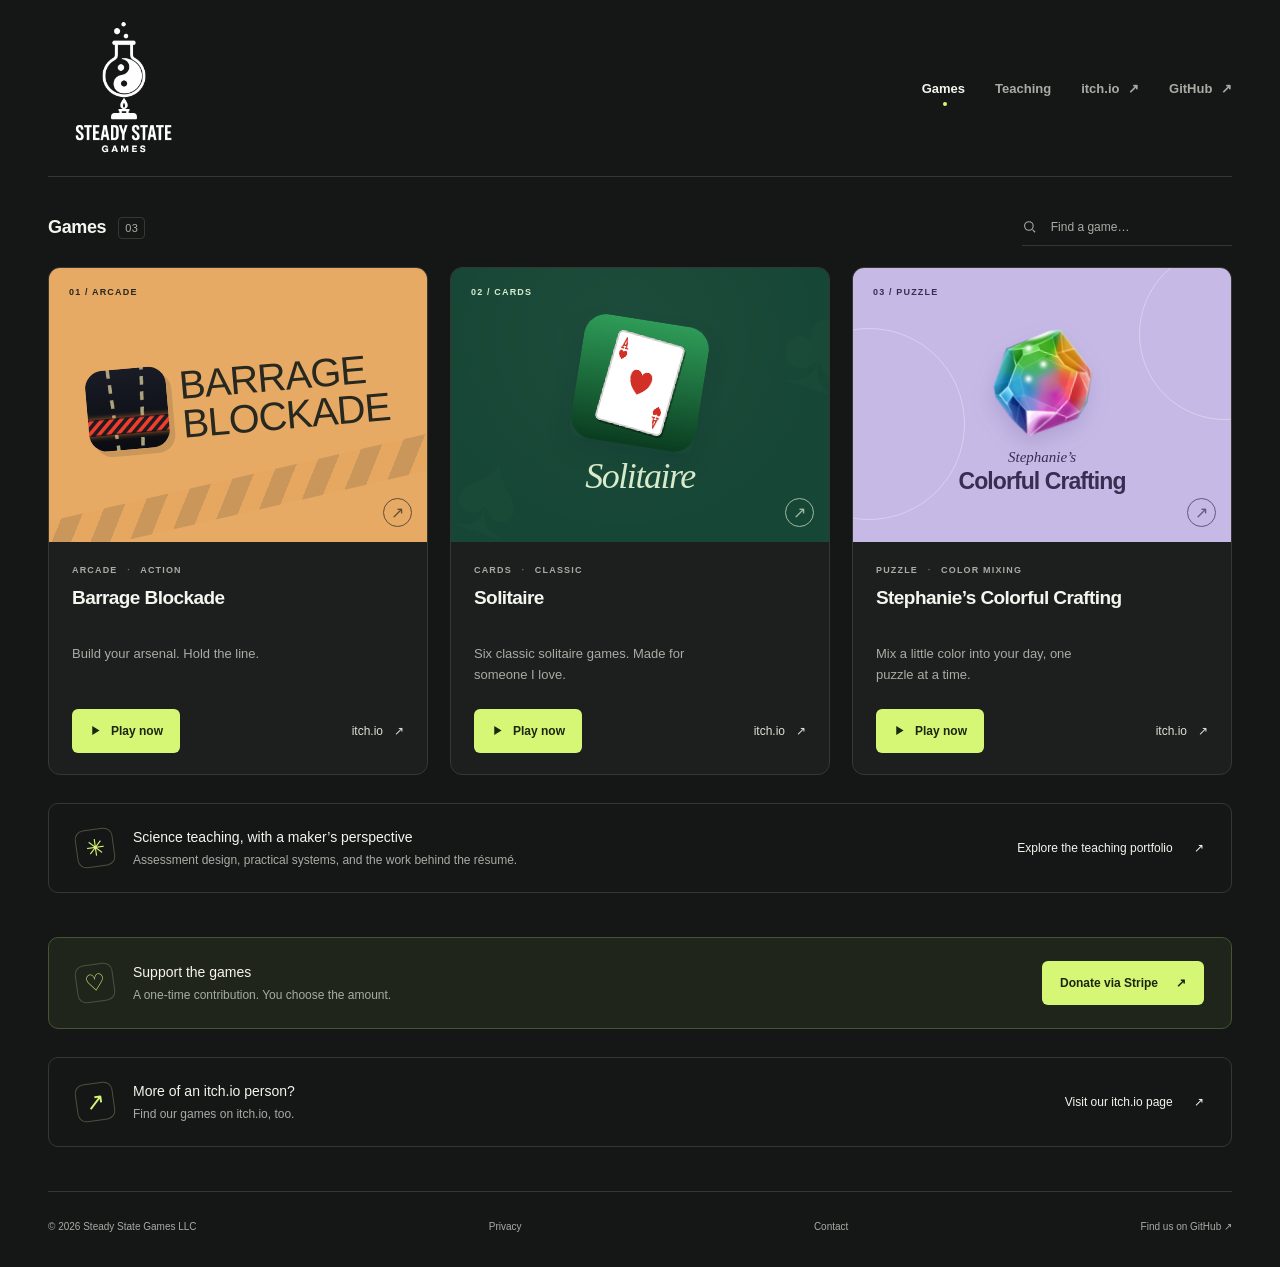
==== index.html @ 7898aa50 "Publish concise game privacy policies and website notice" ====
<!doctype html>
<html lang="en">
<head>
  <meta charset="utf-8">
  <meta name="viewport" content="width=device-width, initial-scale=1">
  <title>Steady State Games</title>
  <meta name="description" content="Play Barrage Blockade, Solitaire, and Stephanie’s Colorful Crafting. All the games from Steady State Games, with direct browser and itch.io links.">
  <meta name="theme-color" content="#151716">
  <link rel="canonical" href="https://steadystategames.dev/">
  <link rel="icon" type="image/png" href="assets/steady-state-games-logo.png">
  <link rel="stylesheet" href="styles.css">
  <script src="script.js" defer></script>
</head>
<body>
  <a class="skip-link" href="#games">Skip to games</a>
  <div class="site-shell">
    <header class="site-header">
      <a class="brand" href="./" aria-label="Steady State Games home">
        <img class="brand-logo" src="assets/steady-state-games-logo.png" alt="Steady State Games" width="1024" height="1024">
      </a>
      <nav aria-label="Main navigation">
        <a href="#games" class="nav-current" aria-current="page">Games</a>
        <a href="teaching/">Teaching</a>
        <a href="https://steadystategames.itch.io/">itch.io <span aria-hidden="true">↗</span></a>
        <a href="https://github.com/SteadyStateGames">GitHub <span aria-hidden="true">↗</span></a>
      </nav>
    </header>
    <main>
      <section id="games" aria-labelledby="collection-heading">
        <div class="collection-bar">
          <h1 id="collection-heading">Games <span id="count">03</span></h1>
          <label class="search" hidden>
            <svg width="18" height="18" viewBox="0 0 24 24" fill="none" stroke="currentColor" stroke-width="1.7" aria-hidden="true"><circle cx="10.5" cy="10.5" r="6.5"/><path d="m16 16 4 4"/></svg>
            <span class="sr-only">Search games</span>
            <input type="search" id="search" placeholder="Find a game…" autocomplete="off">
          </label>
        </div>
        <div class="game-grid">
          <article class="game-card" data-search="barrage blockade arcade action portrait">
            <a class="artwork barrage-art" href="https://steadystategames.dev/Barrage-Blockade/" aria-label="Play Barrage Blockade">
              <span class="art-index" aria-hidden="true">01 / ARCADE</span>
              <div class="barrage-lockup" aria-hidden="true"><img src="assets/barrage-blockade.png" alt="" width="512" height="512"><span>BARRAGE<br>BLOCKADE</span></div>
              <span class="art-launch" aria-hidden="true">↗</span>
            </a>
            <div class="card-body">
              <p class="category">ARCADE <span>·</span> ACTION</p>
              <h2>Barrage Blockade</h2>
              <p class="description">Build your arsenal. Hold the line.</p>
              <div class="card-actions">
                <a class="play-button" href="https://steadystategames.dev/Barrage-Blockade/" aria-label="Play Barrage Blockade in your browser"><svg viewBox="0 0 16 16" width="13" height="13" aria-hidden="true"><path d="M4 2.5v11L13 8z" fill="currentColor"/></svg> Play now</a>
                <a class="itch-link" href="https://steadystategames.itch.io/barrage-blockade" aria-label="Barrage Blockade on itch.io">itch.io <span aria-hidden="true">↗</span></a>
              </div>
            </div>
          </article>
          <article class="game-card" data-search="solitaire cards card classic relaxing spider klondike freecell">
            <a class="artwork solitaire-art" href="https://steadystategames.dev/SolitaireForMyBeautifulWife/" aria-label="Play Solitaire">
              <span class="art-index" aria-hidden="true">02 / CARDS</span>
              <img class="solitaire-icon" src="assets/solitaire.png" alt="" width="180" height="180">
              <span class="solitaire-wordmark" aria-hidden="true">Solitaire</span>
              <span class="art-launch" aria-hidden="true">↗</span>
            </a>
            <div class="card-body">
              <p class="category">CARDS <span>·</span> CLASSIC</p>
              <h2>Solitaire</h2>
              <p class="description">Six classic solitaire games. Made for someone I love.</p>
              <div class="card-actions">
                <a class="play-button" href="https://steadystategames.dev/SolitaireForMyBeautifulWife/" aria-label="Play Solitaire in your browser"><svg viewBox="0 0 16 16" width="13" height="13" aria-hidden="true"><path d="M4 2.5v11L13 8z" fill="currentColor"/></svg> Play now</a>
                <a class="itch-link" href="https://steadystategames.itch.io/soliatire" aria-label="Solitaire on itch.io">itch.io <span aria-hidden="true">↗</span></a>
              </div>
            </div>
          </article>
          <article class="game-card" data-search="stephanie colorful colourful crafting color colour mixing puzzle relaxing">
            <a class="artwork crafting-art" href="https://steadystategames.dev/Stephanie-s-Colorful-Crafting/" aria-label="Play Stephanie’s Colorful Crafting">
              <span class="art-index" aria-hidden="true">03 / PUZZLE</span>
              <img class="crafting-icon" src="assets/colorful-crafting.png" alt="" width="512" height="512">
              <span class="crafting-wordmark" aria-hidden="true"><small>Stephanie’s</small>Colorful Crafting</span>
              <span class="art-launch" aria-hidden="true">↗</span>
            </a>
            <div class="card-body">
              <p class="category">PUZZLE <span>·</span> COLOR MIXING</p>
              <h2>Stephanie’s Colorful Crafting</h2>
              <p class="description">Mix a little color into your day, one puzzle at a time.</p>
              <div class="card-actions">
                <a class="play-button" href="https://steadystategames.dev/Stephanie-s-Colorful-Crafting/" aria-label="Play Stephanie’s Colorful Crafting in your browser"><svg viewBox="0 0 16 16" width="13" height="13" aria-hidden="true"><path d="M4 2.5v11L13 8z" fill="currentColor"/></svg> Play now</a>
                <a class="itch-link" href="https://steadystategames.itch.io/stephanie-colorful-crafting" aria-label="Stephanie’s Colorful Crafting on itch.io">itch.io <span aria-hidden="true">↗</span></a>
              </div>
            </div>
          </article>
        </div>
        <p class="sr-only" id="search-status" role="status" aria-live="polite"></p>
        <div class="empty-state" id="empty-state" hidden><p>No games found. Try another search.</p><button type="button" id="reset-search">Show all games</button></div>
      </section>
      <aside class="itch-banner teaching-banner" aria-label="Shawn Crook-Cocagne teaching portfolio">
        <div><span class="banner-icon" aria-hidden="true">✳</span><p>Science teaching, with a maker’s perspective<span>Assessment design, practical systems, and the work behind the résumé.</span></p></div>
        <a href="teaching/">Explore the teaching portfolio <span aria-hidden="true">↗</span></a>
      </aside>
      <aside class="itch-banner support-banner" aria-label="Support Steady State Games">
        <div><span class="banner-icon" aria-hidden="true">♡</span><p>Support the games<span>A one-time contribution. You choose the amount.</span></p></div>
        <a class="support-button" href="https://buy.stripe.com/8x200l9n9fRK0XXdv76g800">Donate via Stripe <span aria-hidden="true">↗</span></a>
      </aside>
      <aside class="itch-banner" aria-label="Steady State Games on itch.io">
        <div><span class="banner-icon" aria-hidden="true">↗</span><p>More of an itch.io person?<span>Find our games on itch.io, too.</span></p></div>
        <a href="https://steadystategames.itch.io/">Visit our itch.io page <span aria-hidden="true">↗</span></a>
      </aside>
    </main>
    <footer><span>© <span id="year">2026</span> Steady State Games LLC</span><a href="/privacy/">Privacy</a><a href="mailto:steadystategames@gmail.com">Contact</a><a href="https://github.com/SteadyStateGames">Find us on GitHub <span aria-hidden="true">↗</span></a></footer>
  </div>
</body>
</html>
---- styles.css ----
:root{color-scheme:dark;--bg:#151716;--surface:#1c1f1d;--text:#f4f5ef;--muted:#a7aca5;--line:#343832;--lime:#d6f675}
*{box-sizing:border-box}
html{scroll-behavior:smooth;scroll-padding-top:28px}
body{margin:0;background:var(--bg);color:var(--text);font-family:Arial,Helvetica,sans-serif;-webkit-font-smoothing:antialiased}
a{color:inherit;text-decoration:none}
button,input{font:inherit}
button,a,input{-webkit-tap-highlight-color:transparent}
a:focus-visible,button:focus-visible,input:focus-visible{outline:3px solid var(--lime);outline-offset:5px}
[hidden]{display:none!important}
.site-shell{width:min(1240px,100% - 96px);margin:0 auto}
.site-header{min-height:112px;display:flex;align-items:center;justify-content:space-between;border-bottom:1px solid var(--line);gap:24px}
.brand{display:inline-flex;align-items:center;flex-shrink:0;padding:12px 0}
.brand-logo{display:block;width:152px;height:152px;object-fit:contain;filter:brightness(0) invert(1)}
nav{display:flex;align-items:center;gap:30px;font-size:13px;font-weight:600}
nav a{padding:14px 0;color:var(--muted)}
nav a:hover,nav .nav-current{color:var(--text)}
nav .nav-current{position:relative}
nav .nav-current:after{content:"";height:4px;width:4px;border-radius:50%;background:var(--lime);position:absolute;bottom:4px;left:50%}
nav span{margin-left:5px}
#games{padding-top:32px}
.collection-bar{display:flex;justify-content:space-between;align-items:center;gap:20px;margin-bottom:21px}
.collection-bar h1{margin:0;font-size:18px;letter-spacing:-.02em;font-weight:600;display:flex;align-items:center;gap:12px}
.collection-bar h1 span{color:var(--muted);font-size:11px;letter-spacing:.03em;border:1px solid var(--line);padding:4px 6px;border-radius:4px;font-weight:400}
.search{display:flex;align-items:center;gap:10px;color:var(--muted);border-bottom:1px solid var(--line);padding:8px 0;width:210px}
.search:focus-within{border-color:var(--lime)}
.search input{background:transparent;border:0;outline:none;color:var(--text);width:100%;min-width:0;font-size:12px;padding:3px}
.search input::placeholder{color:var(--muted)}
.game-grid{display:grid;grid-template-columns:repeat(3,minmax(0,1fr));gap:22px}
.game-card{border:1px solid var(--line);border-radius:12px;overflow:hidden;background:var(--surface);display:flex;flex-direction:column;transition:border-color .2s}
.game-card:hover{border-color:#68745b}
.artwork{position:relative;display:flex;align-items:center;justify-content:center;aspect-ratio:1.38;overflow:hidden;isolation:isolate}
.art-index{position:absolute;left:20px;top:19px;font-size:9px;font-weight:700;letter-spacing:.13em;z-index:2}
.art-launch{position:absolute;bottom:15px;right:15px;display:grid;place-items:center;border:1px solid currentColor;border-radius:50%;width:29px;height:29px;font-size:16px;opacity:.7;transition:transform .2s}
.artwork:hover .art-launch{transform:translate(2px,-2px);opacity:1}
.barrage-art{background:#e7aa65;color:#272820}
.barrage-art:before{content:"";position:absolute;width:210%;height:36px;background:repeating-linear-gradient(125deg,#252721 0 18px,#df9445 18px 36px);transform:rotate(-13deg);bottom:28px;opacity:.15;z-index:-1}
.barrage-lockup{display:flex;align-items:center;gap:13px;transform:rotate(-5deg);padding-bottom:10px}
.barrage-lockup img{width:81px;height:81px;object-fit:contain;border-radius:18px;box-shadow:5px 6px 0 #24282126}
.barrage-lockup span{font-family:Impact,'Arial Narrow',sans-serif;font-size:clamp(27px,3.1vw,42px);line-height:.98;letter-spacing:-.025em}
.solitaire-art{background:#164635;color:#d8ebcd;flex-direction:column;background-image:radial-gradient(ellipse at 45% 25%,#ffffff09,transparent 70%)}
.solitaire-art:before,.solitaire-art:after{content:"♠";position:absolute;font-family:Georgia,serif;font-size:120px;color:#e3eed305;transform:rotate(18deg);left:7px;bottom:-21px}
.solitaire-art:after{content:"♣";left:auto;right:-10px;top:10px}
.solitaire-icon{width:126px;height:126px;object-fit:contain;border-radius:12px;transform:rotate(9deg);margin-top:8px;box-shadow:0 12px 22px #071e2a22}
.solitaire-wordmark{font-family:Georgia,'Times New Roman',serif;font-size:36px;font-style:italic;letter-spacing:-.04em;margin-top:9px}
.crafting-art{background:#c6b9e6;color:#392d51;flex-direction:column}
.crafting-art:before{content:"";position:absolute;width:190px;height:190px;border:1px solid #ffffff55;border-radius:50%;left:-80px;top:60px;z-index:-1}
.crafting-art:after{content:"";position:absolute;width:170px;height:170px;border:1px solid #ffffff55;border-radius:50%;right:-80px;top:-20px;z-index:-1}
.crafting-icon{width:115px;height:115px;object-fit:contain;transform:rotate(10deg);margin-top:11px;filter:drop-shadow(0 10px 10px #60458a33)}
.crafting-wordmark{font-size:23px;font-weight:800;letter-spacing:-.04em;text-align:center;margin-top:9px}
.crafting-wordmark small{display:block;font-family:Georgia,serif;font-style:italic;font-weight:400;letter-spacing:0;font-size:15px;margin-bottom:2px}
.card-body{padding:23px 23px 21px;flex:1;display:flex;flex-direction:column}
.category{margin:0 0 11px;color:var(--muted);font-size:9px;letter-spacing:.13em;font-weight:600}
.category span{padding:0 6px;color:#6c7566}
.game-card h2{font-size:19px;line-height:1.3;letter-spacing:-.03em;margin:0;font-weight:650;min-height:50px}
.description{color:var(--muted);font-size:13px;line-height:1.65;margin:7px 0 23px;min-height:43px;max-width:30ch}
.card-actions{margin-top:auto;display:flex;align-items:center;justify-content:space-between;gap:12px}
.play-button{display:inline-flex;align-items:center;justify-content:center;gap:9px;background:var(--lime);color:#1c2710;border-radius:6px;font-size:12px;font-weight:700;padding:13px 17px;min-height:44px;transition:background .15s,transform .15s}
.play-button:hover{background:#e4ffa2;transform:translateY(-2px)}
.itch-link{font-size:12px;color:#dce0d6;display:inline-flex;gap:11px;align-items:center;min-height:44px;padding:8px 0}
.itch-link:hover{color:var(--lime)}
.platform{font-size:10px;color:var(--muted)}
.itch-banner{margin:28px 0 44px;padding:23px 27px;border:1px solid var(--line);border-radius:10px;display:flex;align-items:center;justify-content:space-between;gap:24px}
.itch-banner>div{display:flex;align-items:center;gap:19px}
.banner-icon{display:grid;place-items:center;color:var(--lime);border:1px solid #4a5140;transform:rotate(-8deg);width:38px;height:38px;border-radius:9px;font-size:23px;flex-shrink:0}
.itch-banner p{font-size:14px;margin:0;line-height:1.5}
.itch-banner p span{display:block;font-size:12px;color:var(--muted);margin-top:3px}
.itch-banner>a{font-size:12px;padding:12px 0;white-space:nowrap}
.itch-banner>a:hover{color:var(--lime)}
.itch-banner>a span{margin-left:18px}
.support-banner{background:#20251b;border-color:#465334;margin-bottom:0}
.support-banner .support-button{display:inline-flex;align-items:center;justify-content:center;background:var(--lime);color:#1c2710;font-weight:700;padding:13px 18px;border-radius:6px;min-height:44px}
.support-banner .support-button:hover{background:#e4ffa2;color:#1c2710}
footer{border-top:1px solid var(--line);display:flex;justify-content:space-between;gap:20px;padding:27px 0 32px;color:var(--muted);font-size:10px;line-height:1.6}
footer a:hover{color:var(--lime)}
.empty-state{text-align:center;border:1px dashed var(--line);border-radius:10px;padding:55px 20px;color:var(--muted)}
.empty-state button{background:var(--lime);color:var(--bg);border:0;border-radius:6px;padding:13px 20px;cursor:pointer}
.sr-only{position:absolute;width:1px;height:1px;padding:0;margin:-1px;overflow:hidden;clip:rect(0,0,0,0);white-space:nowrap;border:0}
.skip-link{position:absolute;left:20px;top:-100px;padding:12px;background:var(--lime);color:var(--bg);z-index:10;border-radius:6px}
.skip-link:focus{top:12px}
@media(min-width:1450px){.artwork{aspect-ratio:1.45}.barrage-lockup span{font-size:43px}}
@media(max-width:1050px){.site-shell{width:calc(100% - 56px)}.game-grid{gap:15px}.card-body{padding:20px 17px}.barrage-lockup{gap:9px}.barrage-lockup img{width:65px;height:65px}.barrage-lockup span{font-size:29px}.crafting-wordmark{font-size:20px}.artwork{aspect-ratio:1.2}.art-index{left:16px}.game-card h2{font-size:18px}.play-button{padding:13px}.platform{font-size:9px}}
@media(max-width:760px){.site-shell{width:calc(100% - 40px)}.site-header{min-height:90px}.brand-logo{width:120px;height:120px}nav{gap:18px;font-size:12px}nav .nav-current{display:none}.game-grid{grid-template-columns:1fr;gap:22px}.artwork{aspect-ratio:1.65}.barrage-lockup img{width:95px;height:95px}.barrage-lockup span{font-size:48px}.barrage-lockup{gap:18px}.solitaire-icon{width:120px;height:120px}.solitaire-wordmark{font-size:34px}.crafting-icon{width:112px;height:112px}.crafting-wordmark{font-size:25px}.card-body{padding:22px}.game-card h2{font-size:22px;min-height:0}.description{min-height:0;max-width:none;margin-bottom:20px;font-size:14px}.category{font-size:10px}.play-button{padding:13px 20px;font-size:13px}.itch-link{font-size:13px}.platform{font-size:11px}.search{width:160px}.collection-bar h1{font-size:16px;gap:8px}.itch-banner{padding:20px;align-items:flex-start;flex-direction:column;gap:13px;margin-bottom:30px}.itch-banner>a{margin-left:57px}footer{flex-wrap:wrap;gap:12px;font-size:10px}}
@media(max-width:380px){.site-shell{width:calc(100% - 28px)}nav{gap:12px}.collection-bar{gap:10px}.search{width:140px}.artwork{aspect-ratio:1.4}.barrage-lockup span{font-size:42px}.barrage-lockup img{width:78px;height:78px}}
@media(prefers-reduced-motion:reduce){html{scroll-behavior:auto}*,*:before,*:after{transition:none!important}}
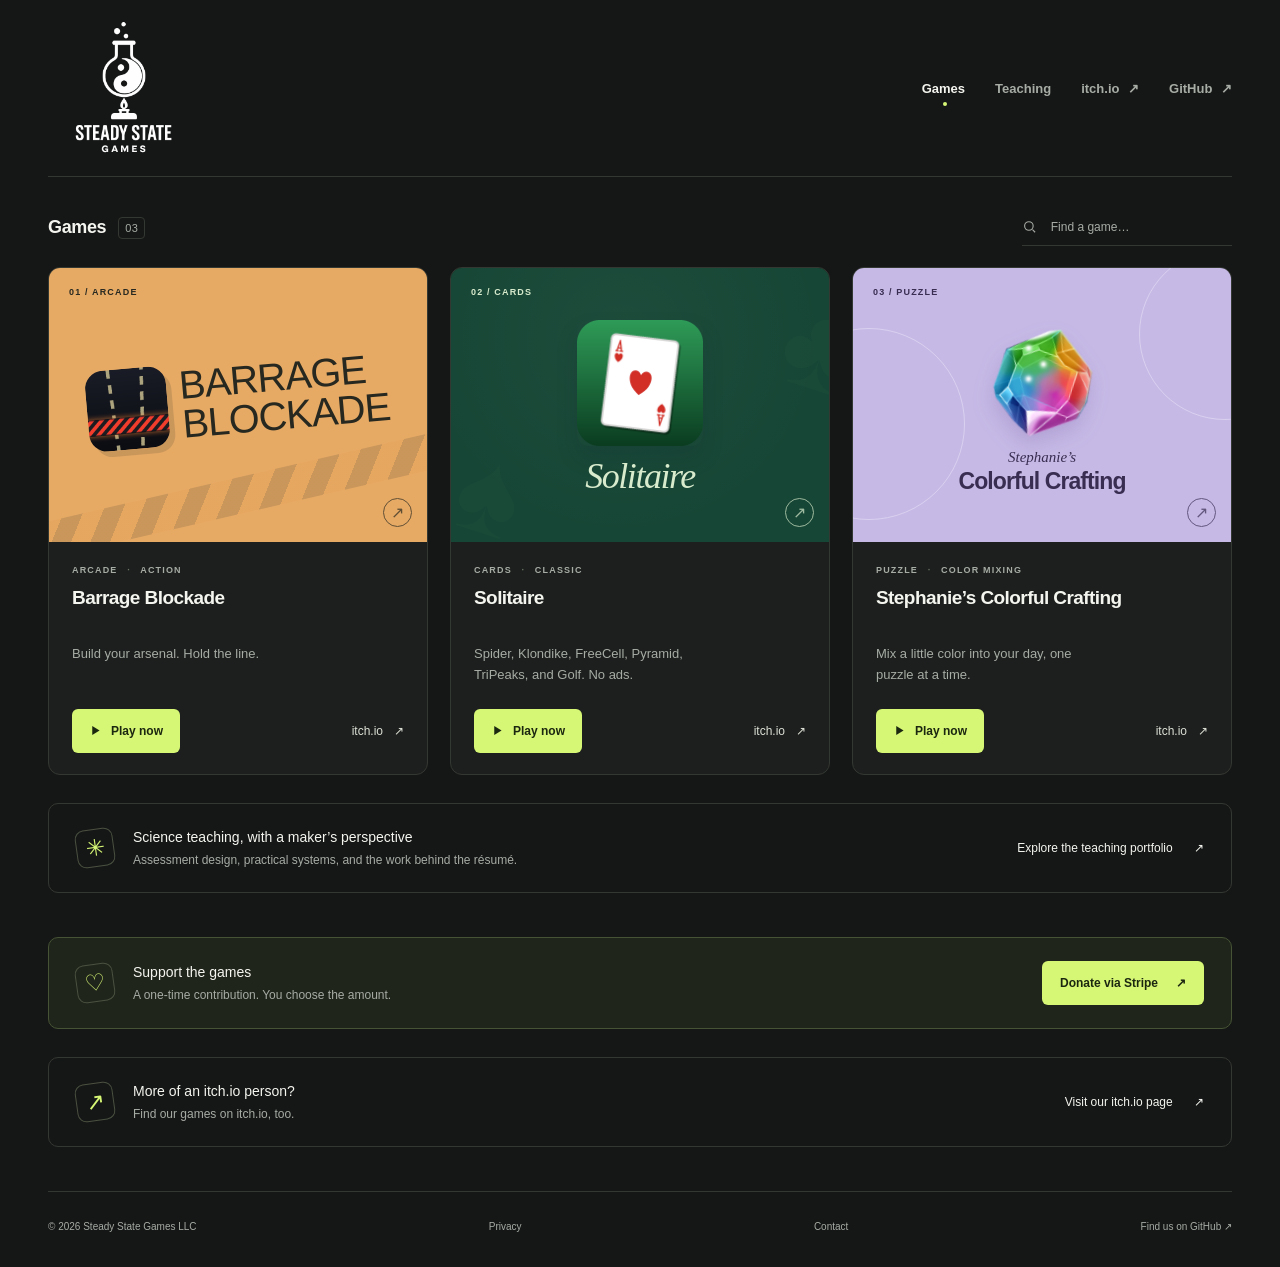
==== commit cc58a604: "Refresh solitaire listing copy and game artwork" ====
--- a/index.html
+++ b/index.html
@@ -52,17 +52,17 @@
               </div>
             </div>
           </article>
-          <article class="game-card" data-search="solitaire cards card classic relaxing spider klondike freecell">
+          <article class="game-card" data-search="solitaire cards card classic relaxing spider klondike freecell pyramid tripeaks golf">
             <a class="artwork solitaire-art" href="https://steadystategames.dev/SolitaireForMyBeautifulWife/" aria-label="Play Solitaire">
               <span class="art-index" aria-hidden="true">02 / CARDS</span>
-              <img class="solitaire-icon" src="assets/solitaire.png" alt="" width="180" height="180">
+              <img class="solitaire-icon" src="assets/solitaire-collection.png" alt="" width="512" height="512">
               <span class="solitaire-wordmark" aria-hidden="true">Solitaire</span>
               <span class="art-launch" aria-hidden="true">↗</span>
             </a>
             <div class="card-body">
               <p class="category">CARDS <span>·</span> CLASSIC</p>
               <h2>Solitaire</h2>
-              <p class="description">Six classic solitaire games. Made for someone I love.</p>
+              <p class="description">Spider, Klondike, FreeCell, Pyramid, TriPeaks, and Golf. No ads.</p>
               <div class="card-actions">
                 <a class="play-button" href="https://steadystategames.dev/SolitaireForMyBeautifulWife/" aria-label="Play Solitaire in your browser"><svg viewBox="0 0 16 16" width="13" height="13" aria-hidden="true"><path d="M4 2.5v11L13 8z" fill="currentColor"/></svg> Play now</a>
                 <a class="itch-link" href="https://steadystategames.itch.io/soliatire" aria-label="Solitaire on itch.io">itch.io <span aria-hidden="true">↗</span></a>
--- a/styles.css
+++ b/styles.css
@@ -40,7 +40,7 @@
 .solitaire-art{background:#164635;color:#d8ebcd;flex-direction:column;background-image:radial-gradient(ellipse at 45% 25%,#ffffff09,transparent 70%)}
 .solitaire-art:before,.solitaire-art:after{content:"♠";position:absolute;font-family:Georgia,serif;font-size:120px;color:#e3eed305;transform:rotate(18deg);left:7px;bottom:-21px}
 .solitaire-art:after{content:"♣";left:auto;right:-10px;top:10px}
-.solitaire-icon{width:126px;height:126px;object-fit:contain;border-radius:12px;transform:rotate(9deg);margin-top:8px;box-shadow:0 12px 22px #071e2a22}
+.solitaire-icon{width:126px;height:126px;object-fit:contain;border-radius:12px;margin-top:8px;box-shadow:0 12px 22px #071e2a22}
 .solitaire-wordmark{font-family:Georgia,'Times New Roman',serif;font-size:36px;font-style:italic;letter-spacing:-.04em;margin-top:9px}
 .crafting-art{background:#c6b9e6;color:#392d51;flex-direction:column}
 .crafting-art:before{content:"";position:absolute;width:190px;height:190px;border:1px solid #ffffff55;border-radius:50%;left:-80px;top:60px;z-index:-1}
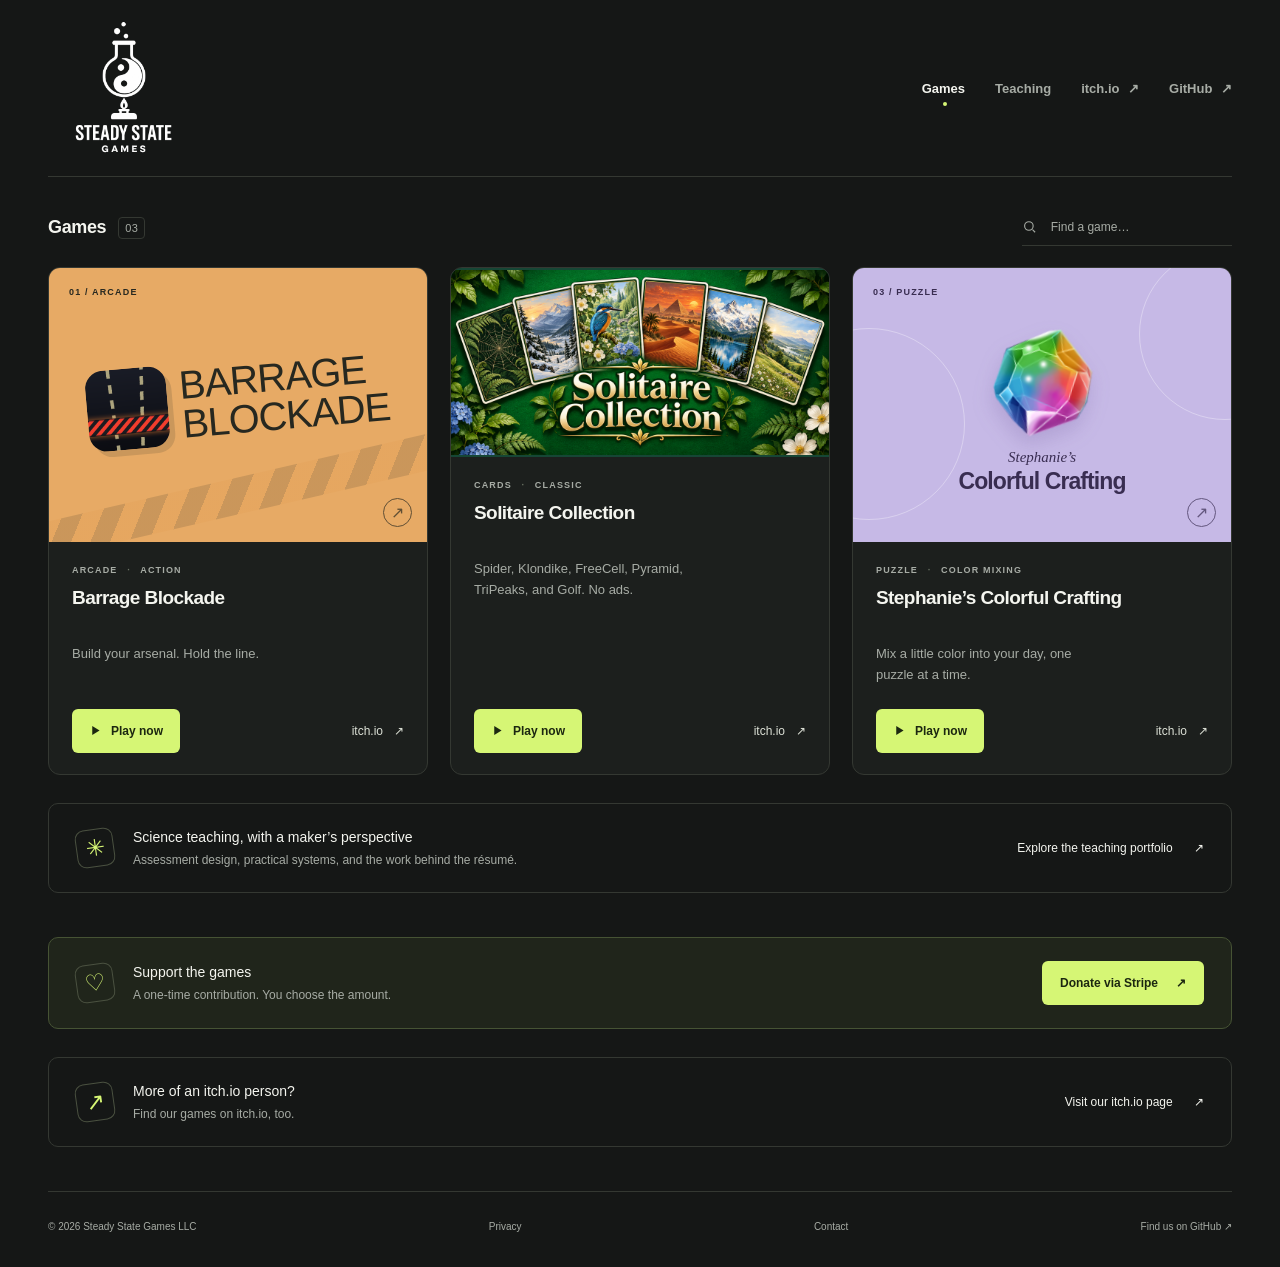
==== commit 5fb231ec: "Use approved Solitaire Collection cover artwork" ====
--- a/index.html
+++ b/index.html
@@ -4,7 +4,7 @@
   <meta charset="utf-8">
   <meta name="viewport" content="width=device-width, initial-scale=1">
   <title>Steady State Games</title>
-  <meta name="description" content="Play Barrage Blockade, Solitaire, and Stephanie’s Colorful Crafting. All the games from Steady State Games, with direct browser and itch.io links.">
+  <meta name="description" content="Play Barrage Blockade, Solitaire Collection, and Stephanie’s Colorful Crafting. All the games from Steady State Games, with direct browser and itch.io links.">
   <meta name="theme-color" content="#151716">
   <link rel="canonical" href="https://steadystategames.dev/">
   <link rel="icon" type="image/png" href="assets/steady-state-games-logo.png">
@@ -53,19 +53,16 @@
             </div>
           </article>
           <article class="game-card" data-search="solitaire cards card classic relaxing spider klondike freecell pyramid tripeaks golf">
-            <a class="artwork solitaire-art" href="https://steadystategames.dev/SolitaireForMyBeautifulWife/" aria-label="Play Solitaire">
-              <span class="art-index" aria-hidden="true">02 / CARDS</span>
-              <img class="solitaire-icon" src="assets/solitaire-collection.png" alt="" width="512" height="512">
-              <span class="solitaire-wordmark" aria-hidden="true">Solitaire</span>
-              <span class="art-launch" aria-hidden="true">↗</span>
+            <a class="artwork solitaire-art" href="https://steadystategames.dev/SolitaireForMyBeautifulWife/" aria-label="Play Solitaire Collection">
+              <img class="solitaire-cover" src="assets/solitaire-collection.png" alt="" width="1024" height="512">
             </a>
             <div class="card-body">
               <p class="category">CARDS <span>·</span> CLASSIC</p>
-              <h2>Solitaire</h2>
+              <h2>Solitaire Collection</h2>
               <p class="description">Spider, Klondike, FreeCell, Pyramid, TriPeaks, and Golf. No ads.</p>
               <div class="card-actions">
-                <a class="play-button" href="https://steadystategames.dev/SolitaireForMyBeautifulWife/" aria-label="Play Solitaire in your browser"><svg viewBox="0 0 16 16" width="13" height="13" aria-hidden="true"><path d="M4 2.5v11L13 8z" fill="currentColor"/></svg> Play now</a>
-                <a class="itch-link" href="https://steadystategames.itch.io/soliatire" aria-label="Solitaire on itch.io">itch.io <span aria-hidden="true">↗</span></a>
+                <a class="play-button" href="https://steadystategames.dev/SolitaireForMyBeautifulWife/" aria-label="Play Solitaire Collection in your browser"><svg viewBox="0 0 16 16" width="13" height="13" aria-hidden="true"><path d="M4 2.5v11L13 8z" fill="currentColor"/></svg> Play now</a>
+                <a class="itch-link" href="https://steadystategames.itch.io/soliatire" aria-label="Solitaire Collection on itch.io">itch.io <span aria-hidden="true">↗</span></a>
               </div>
             </div>
           </article>
--- a/styles.css
+++ b/styles.css
@@ -37,11 +37,8 @@
 .barrage-lockup{display:flex;align-items:center;gap:13px;transform:rotate(-5deg);padding-bottom:10px}
 .barrage-lockup img{width:81px;height:81px;object-fit:contain;border-radius:18px;box-shadow:5px 6px 0 #24282126}
 .barrage-lockup span{font-family:Impact,'Arial Narrow',sans-serif;font-size:clamp(27px,3.1vw,42px);line-height:.98;letter-spacing:-.025em}
-.solitaire-art{background:#164635;color:#d8ebcd;flex-direction:column;background-image:radial-gradient(ellipse at 45% 25%,#ffffff09,transparent 70%)}
-.solitaire-art:before,.solitaire-art:after{content:"♠";position:absolute;font-family:Georgia,serif;font-size:120px;color:#e3eed305;transform:rotate(18deg);left:7px;bottom:-21px}
-.solitaire-art:after{content:"♣";left:auto;right:-10px;top:10px}
-.solitaire-icon{width:126px;height:126px;object-fit:contain;border-radius:12px;margin-top:8px;box-shadow:0 12px 22px #071e2a22}
-.solitaire-wordmark{font-family:Georgia,'Times New Roman',serif;font-size:36px;font-style:italic;letter-spacing:-.04em;margin-top:9px}
+.solitaire-art{background:#164635;color:#d8ebcd;flex:none}
+.solitaire-cover{display:block;width:100%;height:100%;object-fit:contain}
 .crafting-art{background:#c6b9e6;color:#392d51;flex-direction:column}
 .crafting-art:before{content:"";position:absolute;width:190px;height:190px;border:1px solid #ffffff55;border-radius:50%;left:-80px;top:60px;z-index:-1}
 .crafting-art:after{content:"";position:absolute;width:170px;height:170px;border:1px solid #ffffff55;border-radius:50%;right:-80px;top:-20px;z-index:-1}
@@ -79,6 +76,7 @@
 .skip-link:focus{top:12px}
 @media(min-width:1450px){.artwork{aspect-ratio:1.45}.barrage-lockup span{font-size:43px}}
 @media(max-width:1050px){.site-shell{width:calc(100% - 56px)}.game-grid{gap:15px}.card-body{padding:20px 17px}.barrage-lockup{gap:9px}.barrage-lockup img{width:65px;height:65px}.barrage-lockup span{font-size:29px}.crafting-wordmark{font-size:20px}.artwork{aspect-ratio:1.2}.art-index{left:16px}.game-card h2{font-size:18px}.play-button{padding:13px}.platform{font-size:9px}}
-@media(max-width:760px){.site-shell{width:calc(100% - 40px)}.site-header{min-height:90px}.brand-logo{width:120px;height:120px}nav{gap:18px;font-size:12px}nav .nav-current{display:none}.game-grid{grid-template-columns:1fr;gap:22px}.artwork{aspect-ratio:1.65}.barrage-lockup img{width:95px;height:95px}.barrage-lockup span{font-size:48px}.barrage-lockup{gap:18px}.solitaire-icon{width:120px;height:120px}.solitaire-wordmark{font-size:34px}.crafting-icon{width:112px;height:112px}.crafting-wordmark{font-size:25px}.card-body{padding:22px}.game-card h2{font-size:22px;min-height:0}.description{min-height:0;max-width:none;margin-bottom:20px;font-size:14px}.category{font-size:10px}.play-button{padding:13px 20px;font-size:13px}.itch-link{font-size:13px}.platform{font-size:11px}.search{width:160px}.collection-bar h1{font-size:16px;gap:8px}.itch-banner{padding:20px;align-items:flex-start;flex-direction:column;gap:13px;margin-bottom:30px}.itch-banner>a{margin-left:57px}footer{flex-wrap:wrap;gap:12px;font-size:10px}}
+@media(max-width:760px){.site-shell{width:calc(100% - 40px)}.site-header{min-height:90px}.brand-logo{width:120px;height:120px}nav{gap:18px;font-size:12px}nav .nav-current{display:none}.game-grid{grid-template-columns:1fr;gap:22px}.artwork{aspect-ratio:1.65}.barrage-lockup img{width:95px;height:95px}.barrage-lockup span{font-size:48px}.barrage-lockup{gap:18px}.crafting-icon{width:112px;height:112px}.crafting-wordmark{font-size:25px}.card-body{padding:22px}.game-card h2{font-size:22px;min-height:0}.description{min-height:0;max-width:none;margin-bottom:20px;font-size:14px}.category{font-size:10px}.play-button{padding:13px 20px;font-size:13px}.itch-link{font-size:13px}.platform{font-size:11px}.search{width:160px}.collection-bar h1{font-size:16px;gap:8px}.itch-banner{padding:20px;align-items:flex-start;flex-direction:column;gap:13px;margin-bottom:30px}.itch-banner>a{margin-left:57px}footer{flex-wrap:wrap;gap:12px;font-size:10px}}
 @media(max-width:380px){.site-shell{width:calc(100% - 28px)}nav{gap:12px}.collection-bar{gap:10px}.search{width:140px}.artwork{aspect-ratio:1.4}.barrage-lockup span{font-size:42px}.barrage-lockup img{width:78px;height:78px}}
 @media(prefers-reduced-motion:reduce){html{scroll-behavior:auto}*,*:before,*:after{transition:none!important}}
+.artwork.solitaire-art{aspect-ratio:2}
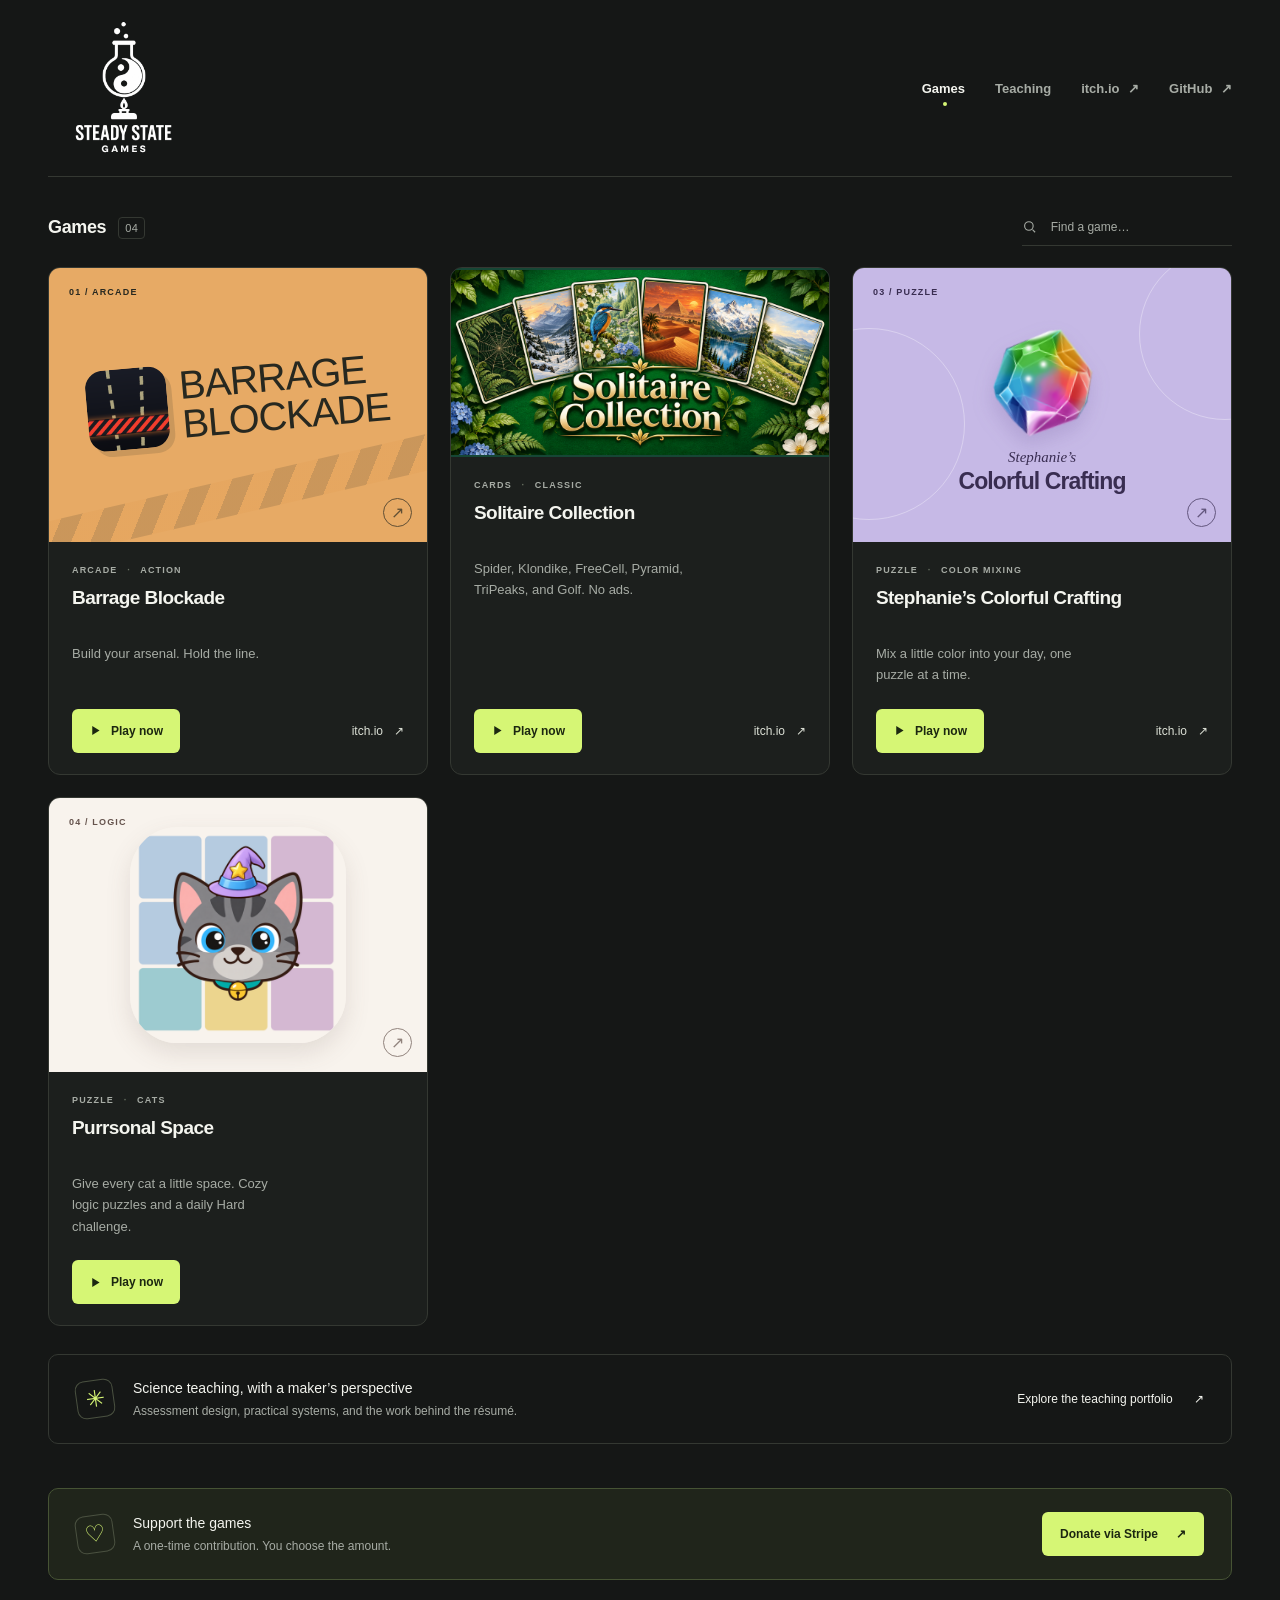
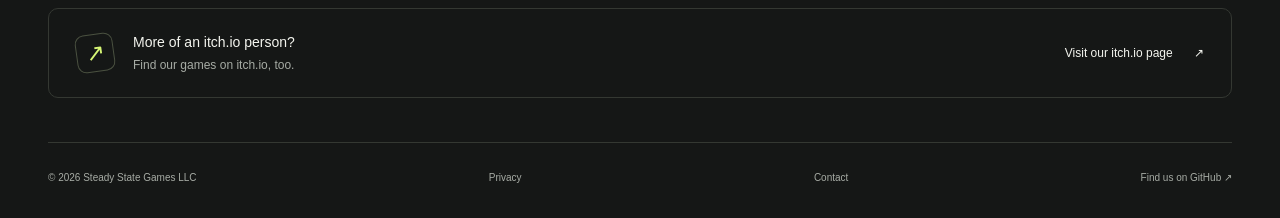
==== commit 844a6d20: "Add Purrsonal Space game card and friendly game links" ====
--- a/index.html
+++ b/index.html
@@ -4,11 +4,11 @@
   <meta charset="utf-8">
   <meta name="viewport" content="width=device-width, initial-scale=1">
   <title>Steady State Games</title>
-  <meta name="description" content="Play Barrage Blockade, Solitaire Collection, and Stephanie’s Colorful Crafting. All the games from Steady State Games, with direct browser and itch.io links.">
+  <meta name="description" content="Play Barrage Blockade, Solitaire Collection, Purrsonal Space, and Stephanie’s Colorful Crafting. All the games from Steady State Games, with direct browser and itch.io links.">
   <meta name="theme-color" content="#151716">
   <link rel="canonical" href="https://steadystategames.dev/">
   <link rel="icon" type="image/png" href="assets/steady-state-games-logo.png">
-  <link rel="stylesheet" href="styles.css">
+  <link rel="stylesheet" href="styles.css?v=purrsonal-space-20261007">
   <script src="script.js" defer></script>
 </head>
 <body>
@@ -28,7 +28,7 @@
     <main>
       <section id="games" aria-labelledby="collection-heading">
         <div class="collection-bar">
-          <h1 id="collection-heading">Games <span id="count">03</span></h1>
+          <h1 id="collection-heading">Games <span id="count">04</span></h1>
           <label class="search" hidden>
             <svg width="18" height="18" viewBox="0 0 24 24" fill="none" stroke="currentColor" stroke-width="1.7" aria-hidden="true"><circle cx="10.5" cy="10.5" r="6.5"/><path d="m16 16 4 4"/></svg>
             <span class="sr-only">Search games</span>
@@ -54,7 +54,7 @@
           </article>
           <article class="game-card" data-search="solitaire cards card classic relaxing spider klondike freecell pyramid tripeaks golf">
             <a class="artwork solitaire-art" href="https://steadystategames.dev/SolitaireForMyBeautifulWife/" aria-label="Play Solitaire Collection">
-              <img class="solitaire-cover" src="assets/solitaire-collection.png" alt="" width="1024" height="512">
+              <img class="solitaire-cover" src="assets/solitaire-collection.png?v=bb1985d5" alt="" width="1024" height="512">
             </a>
             <div class="card-body">
               <p class="category">CARDS <span>·</span> CLASSIC</p>
@@ -83,6 +83,21 @@
               </div>
             </div>
           </article>
+          <article class="game-card" data-search="purrsonal space cat solitaire cats logic puzzle daily relaxing">
+            <a class="artwork purrsonal-art" href="/purrsonalspace/" aria-label="Play Purrsonal Space">
+              <span class="art-index" aria-hidden="true">04 / LOGIC</span>
+              <img class="purrsonal-icon" src="assets/purrsonal-space.png" alt="" width="512" height="512">
+              <span class="art-launch" aria-hidden="true">↗</span>
+            </a>
+            <div class="card-body">
+              <p class="category">PUZZLE <span>·</span> CATS</p>
+              <h2>Purrsonal Space</h2>
+              <p class="description">Give every cat a little space. Cozy logic puzzles and a daily Hard challenge.</p>
+              <div class="card-actions">
+                <a class="play-button" href="/purrsonalspace/" aria-label="Play Purrsonal Space in your browser"><svg viewBox="0 0 16 16" width="13" height="13" aria-hidden="true"><path d="M4 2.5v11L13 8z" fill="currentColor"/></svg> Play now</a>
+              </div>
+            </div>
+          </article>
         </div>
         <p class="sr-only" id="search-status" role="status" aria-live="polite"></p>
         <div class="empty-state" id="empty-state" hidden><p>No games found. Try another search.</p><button type="button" id="reset-search">Show all games</button></div>
--- a/styles.css
+++ b/styles.css
@@ -80,3 +80,6 @@
 @media(max-width:380px){.site-shell{width:calc(100% - 28px)}nav{gap:12px}.collection-bar{gap:10px}.search{width:140px}.artwork{aspect-ratio:1.4}.barrage-lockup span{font-size:42px}.barrage-lockup img{width:78px;height:78px}}
 @media(prefers-reduced-motion:reduce){html{scroll-behavior:auto}*,*:before,*:after{transition:none!important}}
 .artwork.solitaire-art{aspect-ratio:2}
+
+.purrsonal-art{background:#f8f3ed;color:#65534d}
+.purrsonal-icon{width:57%;height:auto;border-radius:22%;box-shadow:0 10px 24px #65534d25}
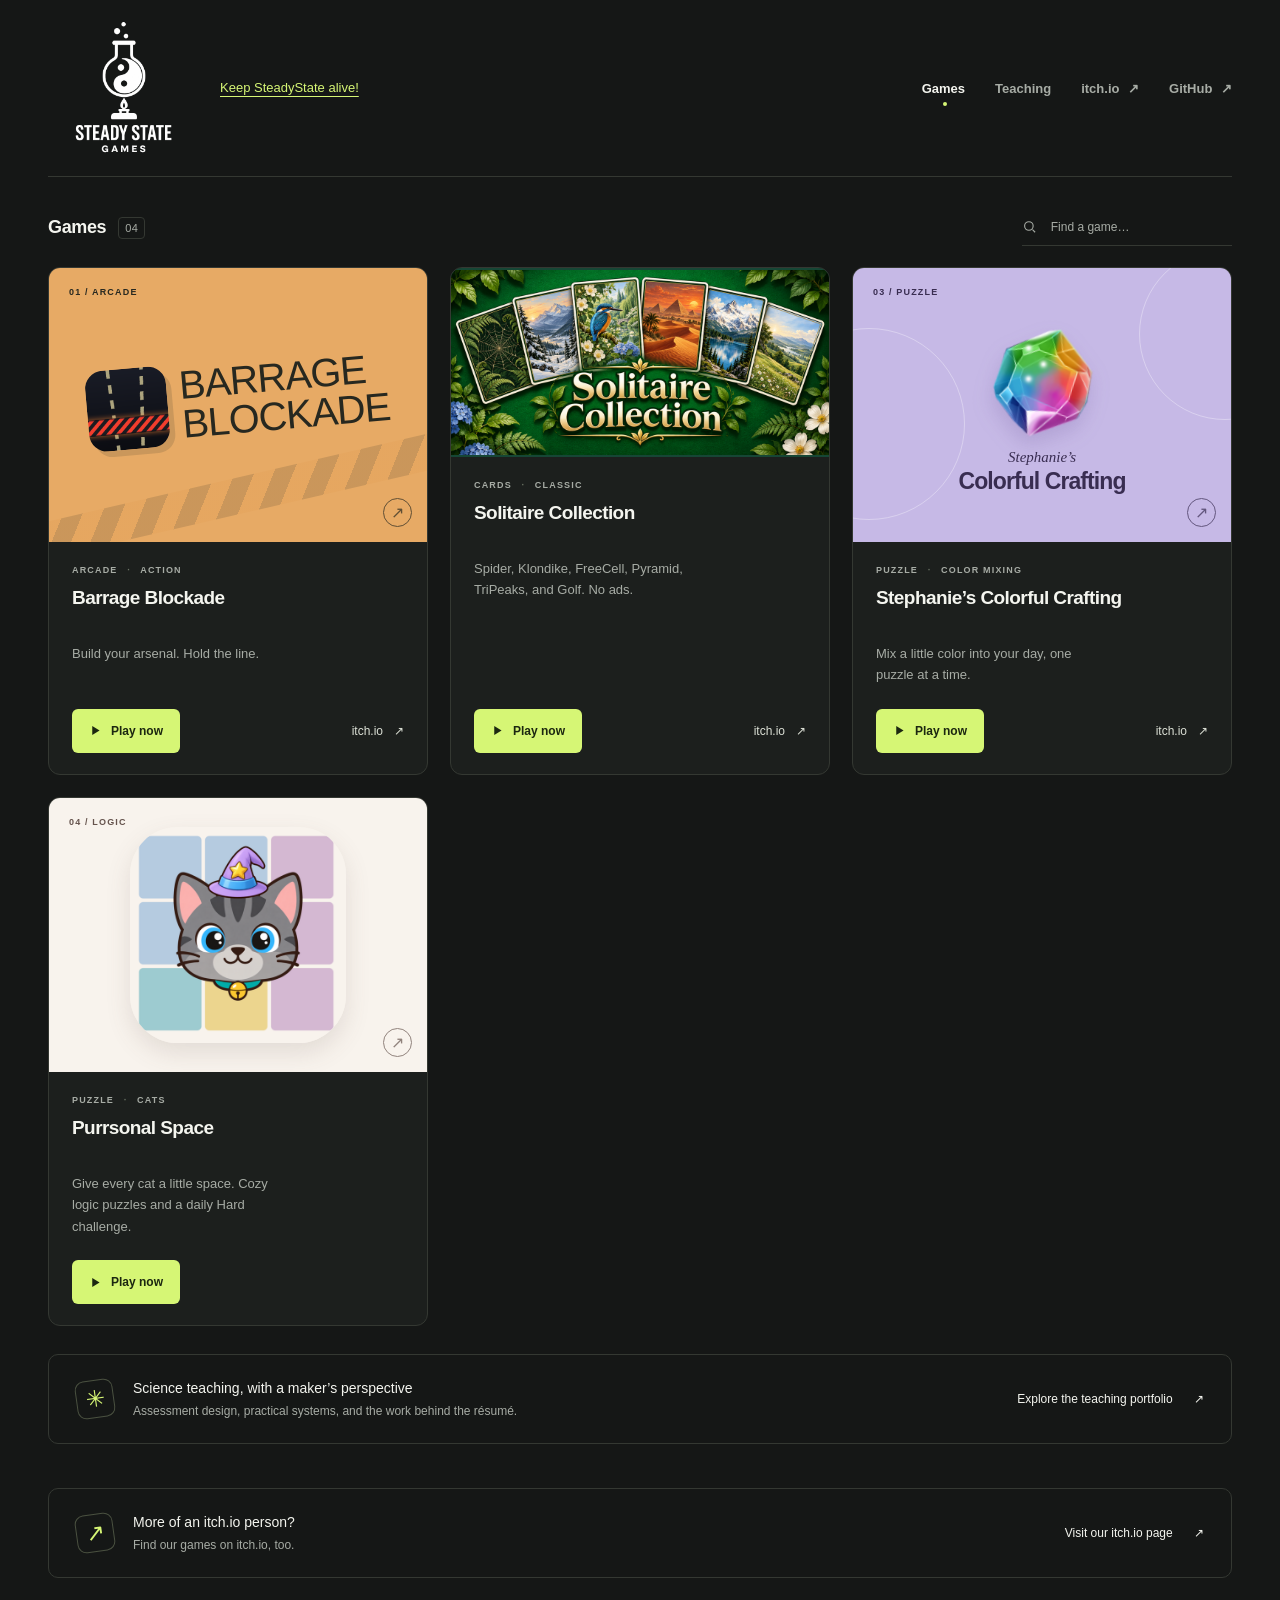
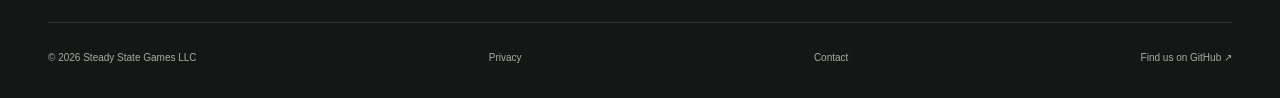
==== commit f3e4acc1: "Place compact Stripe support link beside the home logo" ====
--- a/index.html
+++ b/index.html
@@ -8,16 +8,19 @@
   <meta name="theme-color" content="#151716">
   <link rel="canonical" href="https://steadystategames.dev/">
   <link rel="icon" type="image/png" href="assets/steady-state-games-logo.png">
-  <link rel="stylesheet" href="styles.css?v=purrsonal-space-20261007">
+  <link rel="stylesheet" href="styles.css?v=header-support-20261012">
   <script src="script.js" defer></script>
 </head>
 <body>
   <a class="skip-link" href="#games">Skip to games</a>
   <div class="site-shell">
-    <header class="site-header">
+    <header class="site-header donation-header">
+      <div class="brand-support">
       <a class="brand" href="./" aria-label="Steady State Games home">
         <img class="brand-logo" src="assets/steady-state-games-logo.png" alt="Steady State Games" width="1024" height="1024">
       </a>
+        <a class="header-donation" href="https://buy.stripe.com/8x200l9n9fRK0XXdv76g800" aria-label="Keep SteadyState alive! Donate via Stripe">Keep SteadyState alive!</a>
+      </div>
       <nav aria-label="Main navigation">
         <a href="#games" class="nav-current" aria-current="page">Games</a>
         <a href="teaching/">Teaching</a>
@@ -106,10 +109,6 @@
         <div><span class="banner-icon" aria-hidden="true">✳</span><p>Science teaching, with a maker’s perspective<span>Assessment design, practical systems, and the work behind the résumé.</span></p></div>
         <a href="teaching/">Explore the teaching portfolio <span aria-hidden="true">↗</span></a>
       </aside>
-      <aside class="itch-banner support-banner" aria-label="Support Steady State Games">
-        <div><span class="banner-icon" aria-hidden="true">♡</span><p>Support the games<span>A one-time contribution. You choose the amount.</span></p></div>
-        <a class="support-button" href="https://buy.stripe.com/8x200l9n9fRK0XXdv76g800">Donate via Stripe <span aria-hidden="true">↗</span></a>
-      </aside>
       <aside class="itch-banner" aria-label="Steady State Games on itch.io">
         <div><span class="banner-icon" aria-hidden="true">↗</span><p>More of an itch.io person?<span>Find our games on itch.io, too.</span></p></div>
         <a href="https://steadystategames.itch.io/">Visit our itch.io page <span aria-hidden="true">↗</span></a>
--- a/styles.css
+++ b/styles.css
@@ -83,3 +83,12 @@
 
 .purrsonal-art{background:#f8f3ed;color:#65534d}
 .purrsonal-icon{width:57%;height:auto;border-radius:22%;box-shadow:0 10px 24px #65534d25}
+
+/* Keep support beside the home logo without competing with the games. */
+.donation-header{flex-wrap:wrap;row-gap:0}
+.brand-support{display:flex;align-items:center;gap:20px;max-width:100%}
+.header-donation{display:inline-flex;align-items:center;min-height:44px;padding:8px 0;color:var(--lime);font-size:13px;line-height:1.4;text-decoration:underline;text-underline-offset:4px}
+.header-donation:hover{color:var(--text)}
+.donation-header nav{margin-left:auto}
+@media(max-width:900px){.donation-header nav{flex-basis:100%;justify-content:flex-end;padding-bottom:12px}}
+@media(max-width:760px){.brand-support{gap:12px}.donation-header nav{justify-content:space-between}.header-donation{font-size:12px}}
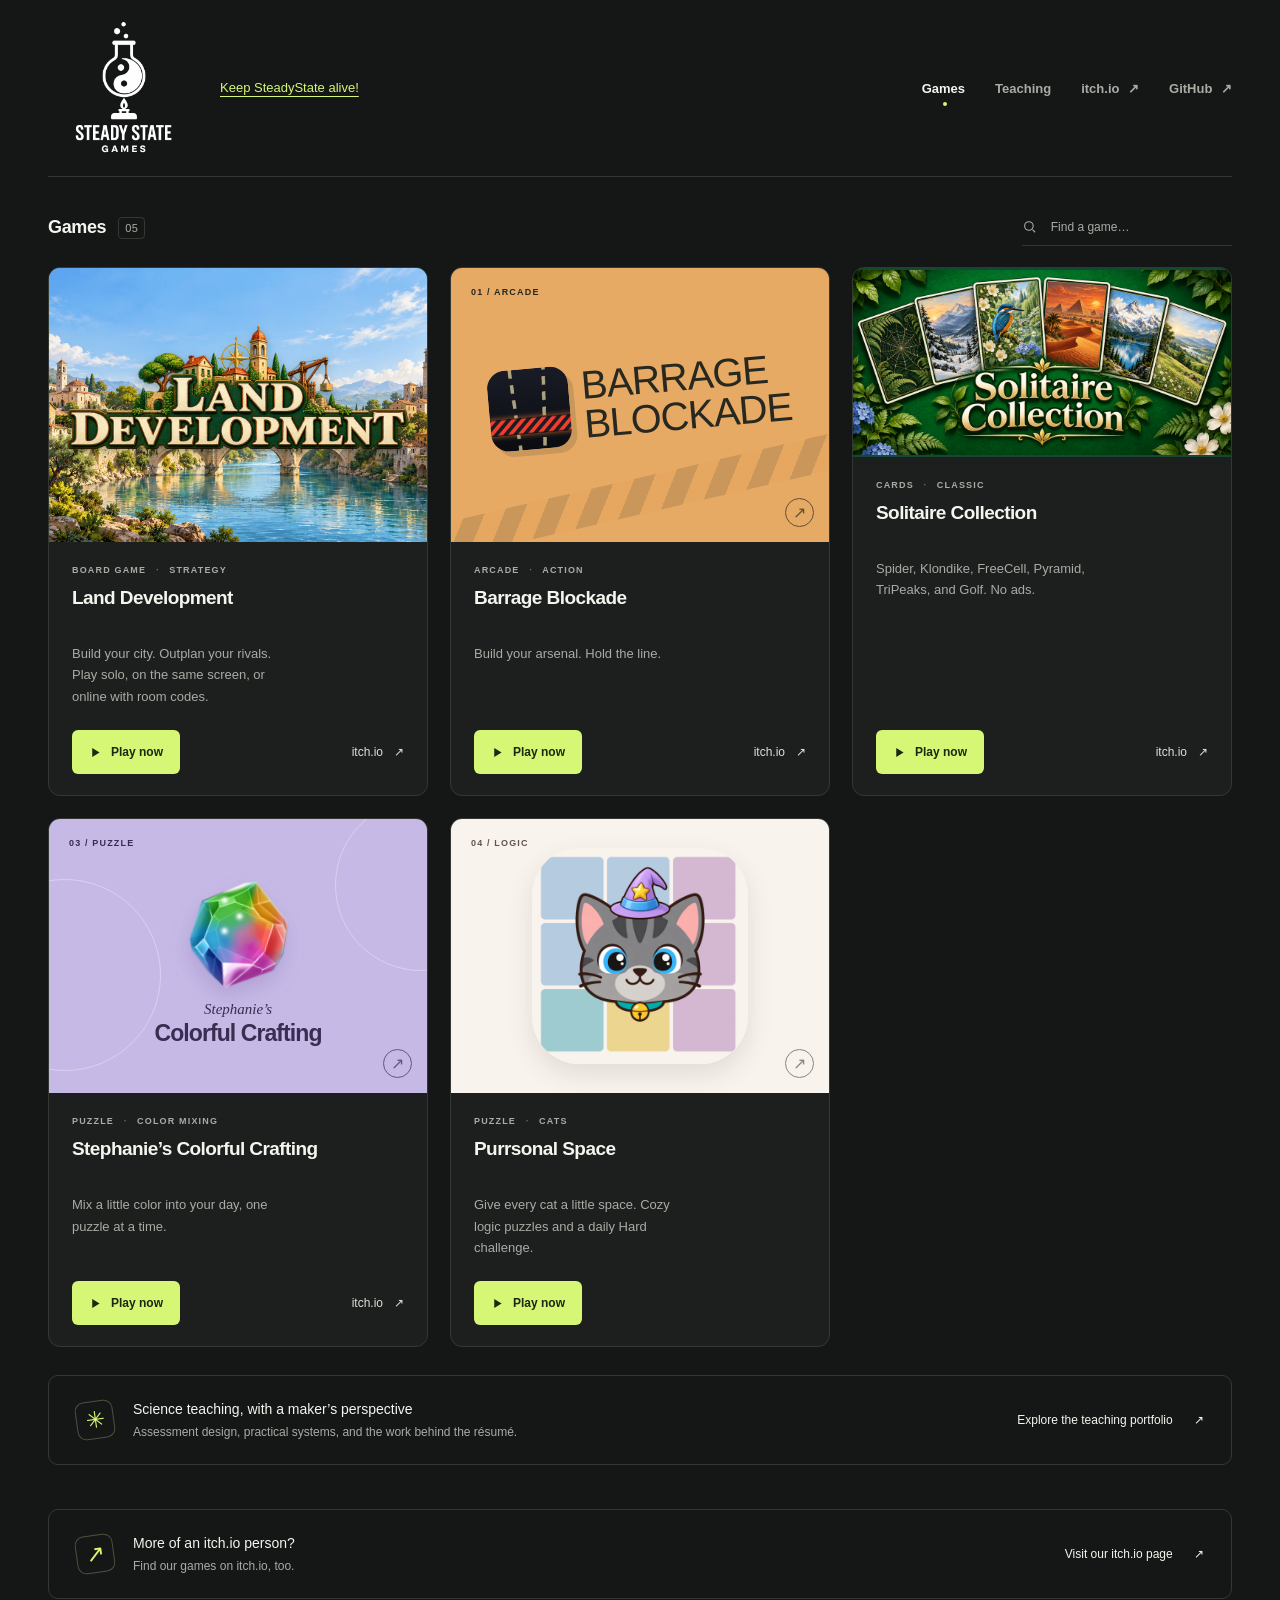
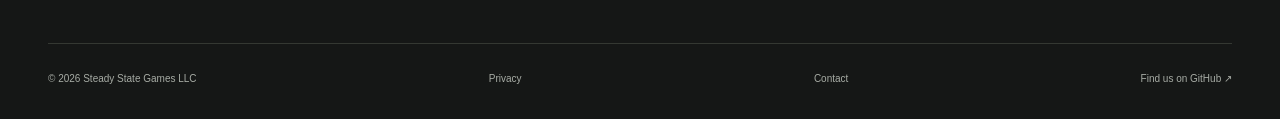
==== commit fb46b031: "Publish Land Development web export and add it to the game catalog" ====
--- a/index.html
+++ b/index.html
@@ -4,11 +4,11 @@
   <meta charset="utf-8">
   <meta name="viewport" content="width=device-width, initial-scale=1">
   <title>Steady State Games</title>
-  <meta name="description" content="Play Barrage Blockade, Solitaire Collection, Purrsonal Space, and Stephanie’s Colorful Crafting. All the games from Steady State Games, with direct browser and itch.io links.">
+  <meta name="description" content="Play Land Development, Barrage Blockade, Solitaire Collection, Purrsonal Space, and Stephanie’s Colorful Crafting. All the games from Steady State Games, with direct browser and itch.io links.">
   <meta name="theme-color" content="#151716">
   <link rel="canonical" href="https://steadystategames.dev/">
   <link rel="icon" type="image/png" href="assets/steady-state-games-logo.png">
-  <link rel="stylesheet" href="styles.css?v=header-support-20261012">
+  <link rel="stylesheet" href="styles.css?v=land-development-20261018">
   <script src="script.js" defer></script>
 </head>
 <body>
@@ -31,7 +31,7 @@
     <main>
       <section id="games" aria-labelledby="collection-heading">
         <div class="collection-bar">
-          <h1 id="collection-heading">Games <span id="count">04</span></h1>
+          <h1 id="collection-heading">Games <span id="count">05</span></h1>
           <label class="search" hidden>
             <svg width="18" height="18" viewBox="0 0 24 24" fill="none" stroke="currentColor" stroke-width="1.7" aria-hidden="true"><circle cx="10.5" cy="10.5" r="6.5"/><path d="m16 16 4 4"/></svg>
             <span class="sr-only">Search games</span>
@@ -39,6 +39,21 @@
           </label>
         </div>
         <div class="game-grid">
+          <article class="game-card" data-search="land development city building board game strategy multiplayer online solo campaign puzzles">
+            <a class="artwork land-art" href="/land-development/" aria-label="Play Land Development">
+              <img class="land-cover" src="assets/land-development-city.webp" alt="" width="1672" height="941" fetchpriority="high">
+              <img class="land-wordmark" src="assets/land-development-logo.webp" alt="" width="2055" height="765">
+            </a>
+            <div class="card-body">
+              <p class="category">BOARD GAME <span>·</span> STRATEGY</p>
+              <h2>Land Development</h2>
+              <p class="description">Build your city. Outplan your rivals. Play solo, on the same screen, or online with room codes.</p>
+              <div class="card-actions">
+                <a class="play-button" href="/land-development/" aria-label="Play Land Development in your browser"><svg viewBox="0 0 16 16" width="13" height="13" aria-hidden="true"><path d="M4 2.5v11L13 8z" fill="currentColor"/></svg> Play now</a>
+                <a class="itch-link" href="https://steadystategames.itch.io/land-development" aria-label="Land Development on itch.io">itch.io <span aria-hidden="true">↗</span></a>
+              </div>
+            </div>
+          </article>
           <article class="game-card" data-search="barrage blockade arcade action portrait">
             <a class="artwork barrage-art" href="https://steadystategames.dev/Barrage-Blockade/" aria-label="Play Barrage Blockade">
               <span class="art-index" aria-hidden="true">01 / ARCADE</span>
--- a/styles.css
+++ b/styles.css
@@ -84,6 +84,10 @@
 .purrsonal-art{background:#f8f3ed;color:#65534d}
 .purrsonal-icon{width:57%;height:auto;border-radius:22%;box-shadow:0 10px 24px #65534d25}
 
+.land-art{background:#539bc0;flex:none}
+.land-cover{position:absolute;inset:0;width:100%;height:100%;object-fit:cover}
+.land-wordmark{position:relative;width:94%;height:auto;object-fit:contain;filter:drop-shadow(0 3px 4px #163e3655);transform:translateY(-10%)}
+
 /* Keep support beside the home logo without competing with the games. */
 .donation-header{flex-wrap:wrap;row-gap:0}
 .brand-support{display:flex;align-items:center;gap:20px;max-width:100%}
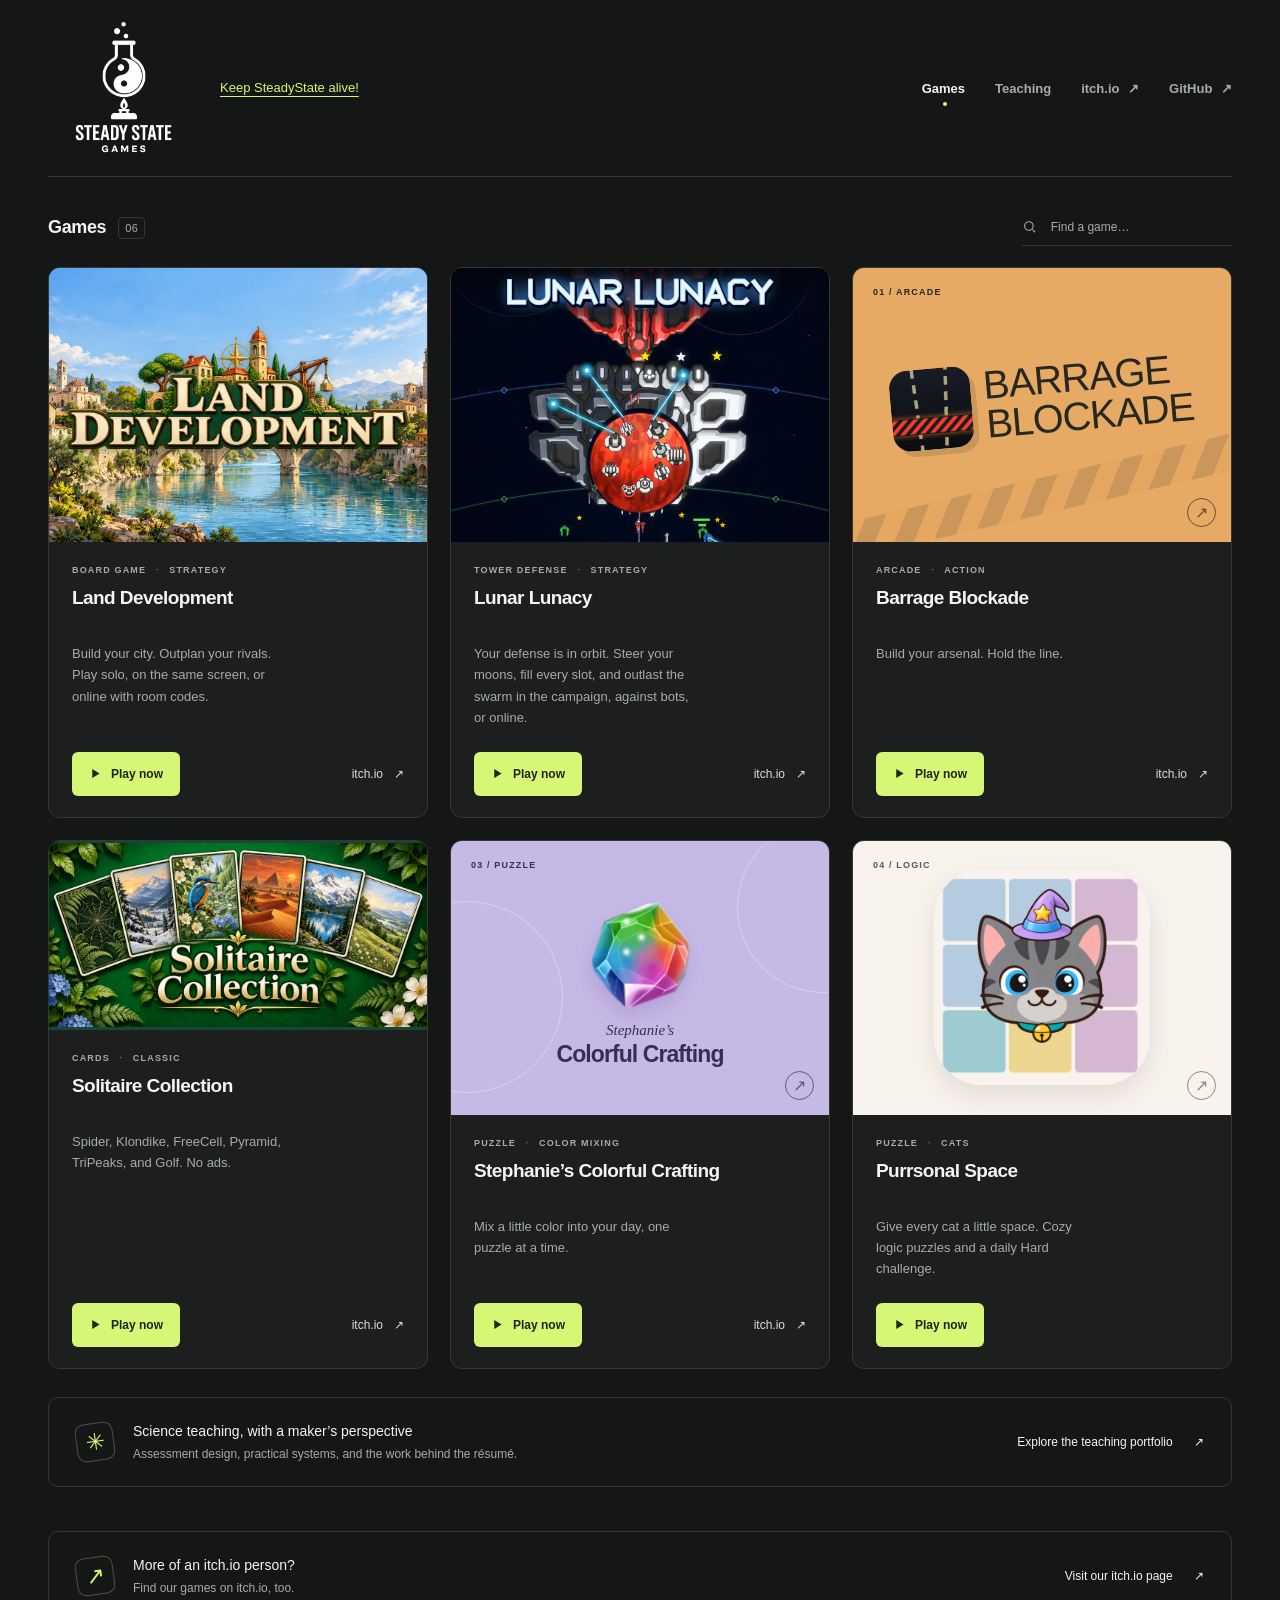
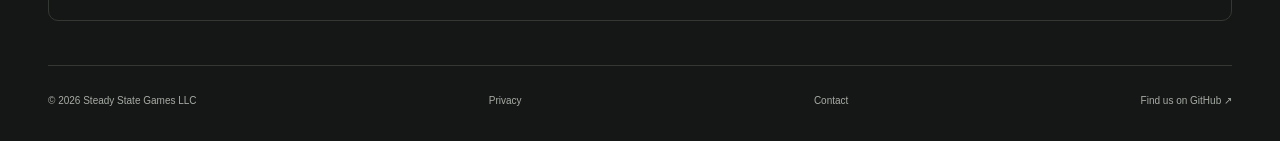
==== commit a05c5470: "Publish Lunar Lunacy: play page, catalog card and web build Self-hosted Godot Web export (pack split" ====
--- a/index.html
+++ b/index.html
@@ -4,11 +4,11 @@
   <meta charset="utf-8">
   <meta name="viewport" content="width=device-width, initial-scale=1">
   <title>Steady State Games</title>
-  <meta name="description" content="Play Land Development, Barrage Blockade, Solitaire Collection, Purrsonal Space, and Stephanie’s Colorful Crafting. All the games from Steady State Games, with direct browser and itch.io links.">
+  <meta name="description" content="Play Land Development, Lunar Lunacy, Barrage Blockade, Solitaire Collection, Purrsonal Space, and Stephanie’s Colorful Crafting. All the games from Steady State Games, with direct browser and itch.io links.">
   <meta name="theme-color" content="#151716">
   <link rel="canonical" href="https://steadystategames.dev/">
   <link rel="icon" type="image/png" href="assets/steady-state-games-logo.png">
-  <link rel="stylesheet" href="styles.css?v=land-development-20261018">
+  <link rel="stylesheet" href="styles.css?v=lunar-lunacy-20261021">
   <script src="script.js" defer></script>
 </head>
 <body>
@@ -31,7 +31,7 @@
     <main>
       <section id="games" aria-labelledby="collection-heading">
         <div class="collection-bar">
-          <h1 id="collection-heading">Games <span id="count">05</span></h1>
+          <h1 id="collection-heading">Games <span id="count">06</span></h1>
           <label class="search" hidden>
             <svg width="18" height="18" viewBox="0 0 24 24" fill="none" stroke="currentColor" stroke-width="1.7" aria-hidden="true"><circle cx="10.5" cy="10.5" r="6.5"/><path d="m16 16 4 4"/></svg>
             <span class="sr-only">Search games</span>
@@ -51,6 +51,20 @@
               <div class="card-actions">
                 <a class="play-button" href="/land-development/" aria-label="Play Land Development in your browser"><svg viewBox="0 0 16 16" width="13" height="13" aria-hidden="true"><path d="M4 2.5v11L13 8z" fill="currentColor"/></svg> Play now</a>
                 <a class="itch-link" href="https://steadystategames.itch.io/land-development" aria-label="Land Development on itch.io">itch.io <span aria-hidden="true">↗</span></a>
+              </div>
+            </div>
+          </article>
+          <article class="game-card" data-search="lunar lunacy space tower defense strategy orbit moons planets campaign versus bots multiplayer online">
+            <a class="artwork lunar-art" href="/lunar-lunacy/" aria-label="Play Lunar Lunacy">
+              <img class="lunar-cover" src="assets/lunar-lunacy-cover.webp" alt="" width="1260" height="1000">
+            </a>
+            <div class="card-body">
+              <p class="category">TOWER DEFENSE <span>·</span> STRATEGY</p>
+              <h2>Lunar Lunacy</h2>
+              <p class="description">Your defense is in orbit. Steer your moons, fill every slot, and outlast the swarm in the campaign, against bots, or online.</p>
+              <div class="card-actions">
+                <a class="play-button" href="/lunar-lunacy/" aria-label="Play Lunar Lunacy in your browser"><svg viewBox="0 0 16 16" width="13" height="13" aria-hidden="true"><path d="M4 2.5v11L13 8z" fill="currentColor"/></svg> Play now</a>
+                <a class="itch-link" href="https://steadystategames.itch.io/lunar-lunacy" aria-label="Lunar Lunacy on itch.io">itch.io <span aria-hidden="true">↗</span></a>
               </div>
             </div>
           </article>
--- a/styles.css
+++ b/styles.css
@@ -96,3 +96,6 @@
 .donation-header nav{margin-left:auto}
 @media(max-width:900px){.donation-header nav{flex-basis:100%;justify-content:flex-end;padding-bottom:12px}}
 @media(max-width:760px){.brand-support{gap:12px}.donation-header nav{justify-content:space-between}.header-donation{font-size:12px}}
+
+.lunar-art{background:#060b1a;flex:none}
+.lunar-cover{position:absolute;inset:0;width:100%;height:100%;object-fit:cover;object-position:center top}
